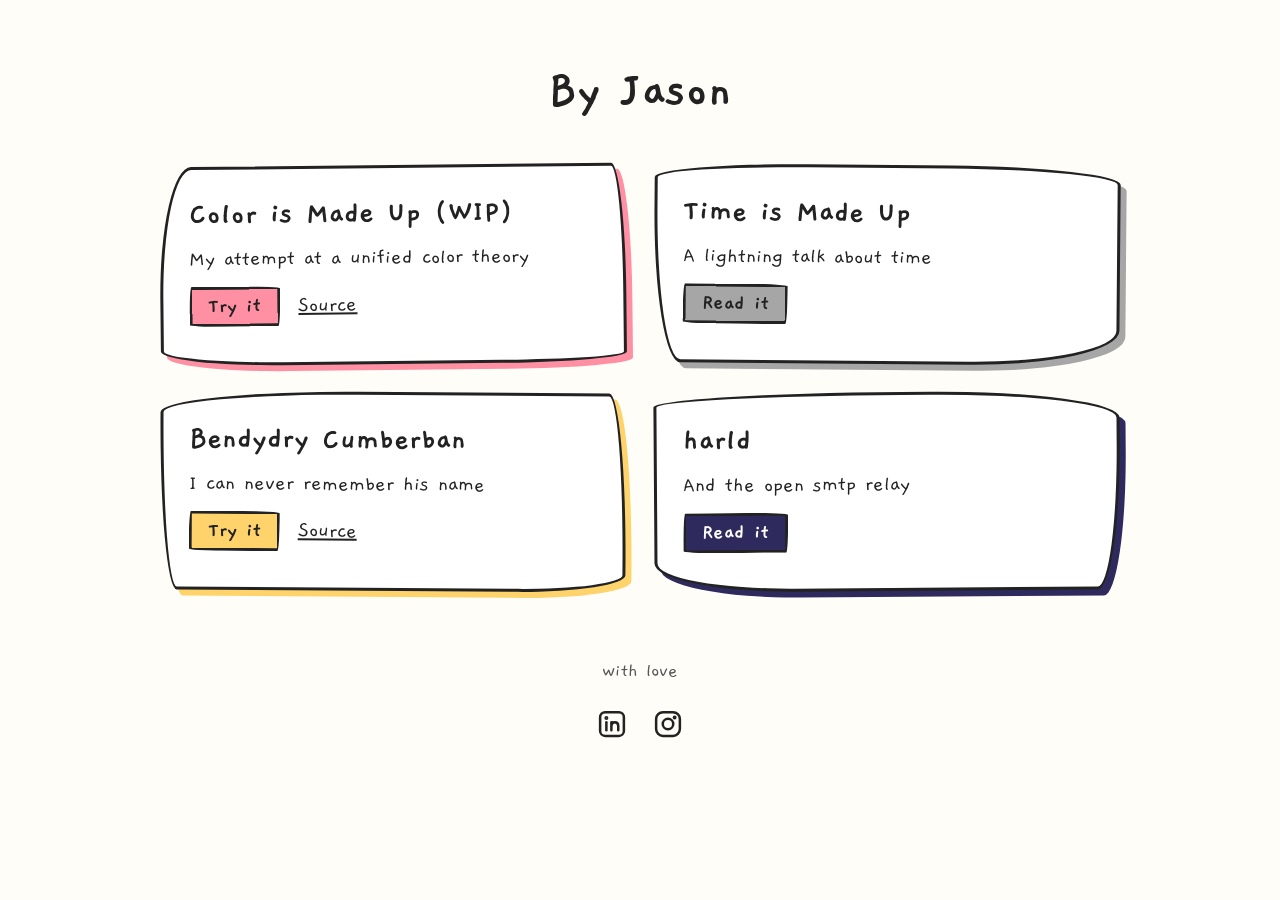
==== index.html @ 58f59685 "Keep single-column tiles as wide as a two-across tile Co-Authored-By: Claude Opus 5.5 <noreply@anthr" ====
<!DOCTYPE html>
<html lang="en">
<head>
  <meta charset="utf-8">
  <meta name="viewport" content="width=device-width, initial-scale=1">
  <meta name="color-scheme" content="only light">
  <title>Jason · Projects</title>
  <meta name="description" content="Small things Jason has built: interactives, games and silly web toys.">
  <link rel="preconnect" href="https://fonts.googleapis.com">
  <link rel="preconnect" href="https://fonts.gstatic.com" crossorigin>
  <link href="https://fonts.googleapis.com/css2?family=Gaegu:wght@400;700&display=swap" rel="stylesheet">
  <link rel="stylesheet" href="style.css?v=16">
</head>
<body>
  <header>
    <h1>By Jason</h1>
  </header>

  <main class="grid">

    <article class="card" style="--accent: #ff8fa3; --tilt: -0.6deg;">
      <h2>Color is Made Up (WIP)</h2>
      <p class="desc">My attempt at a unified color theory</p>
      <p class="actions">
        <a class="button" href="https://jasonwdon.github.io/color/">Try it</a>
        <a href="https://github.com/jasonwdon/color">Source</a>
      </p>
    </article>

    <article class="card" style="--accent: #a6a6a6; --tilt: 0.5deg;">
      <h2>Time is Made Up</h2>
      <p class="desc">A lightning talk about time</p>
      <p class="actions">
        <a class="button" href="https://jasonwdon.github.io/time/">Read it</a>
      </p>
    </article>

    <article class="card" style="--accent: #ffd36b; --tilt: 0.4deg;">
      <h2>Bendydry Cumberban</h2>
      <p class="desc">I can never remember his name</p>
      <p class="actions">
        <a class="button" href="https://jasonwdon.github.io/bendydry_demo/">Try it</a>
        <a href="https://github.com/jasonwdon/bendydry_demo">Source</a>
      </p>
    </article>

    <article class="card" style="--accent: #2e2a5e; --tilt: -0.4deg;">
      <h2>harld</h2>
      <p class="desc">And the open smtp relay</p>
      <p class="actions">
        <a class="button on-dark" href="https://jasonwdon.github.io/harld/">Read it</a>
      </p>
    </article>

  </main>

  <footer>
    <p>with love</p>
    <p class="social">
      <a href="https://www.linkedin.com/in/jason-don/" target="_blank" rel="noopener" aria-label="LinkedIn" title="LinkedIn">
        <svg viewBox="0 0 24 24" width="30" height="30" aria-hidden="true" fill="none" stroke="currentColor" stroke-width="2" stroke-linecap="round" stroke-linejoin="round">
          <rect x="2.5" y="2.5" width="19" height="19" rx="4"/>
          <line x1="7.5" y1="10.5" x2="7.5" y2="17"/>
          <circle cx="7.5" cy="7.2" r="0.6" fill="currentColor"/>
          <path d="M11.5 17v-6.5M11.5 13.5c0-2 1.3-3 2.8-3s2.7 1 2.7 3V17"/>
        </svg>
      </a>
      <a href="https://www.instagram.com/jason.on.a.snowboard/" target="_blank" rel="noopener" aria-label="Instagram" title="Instagram">
        <svg viewBox="0 0 24 24" width="30" height="30" aria-hidden="true" fill="none" stroke="currentColor" stroke-width="2" stroke-linecap="round" stroke-linejoin="round">
          <rect x="2.5" y="2.5" width="19" height="19" rx="5.5"/>
          <circle cx="12" cy="12" r="4.2"/>
          <circle cx="17.3" cy="6.7" r="0.6" fill="currentColor"/>
        </svg>
      </a>
    </p>
  </footer>
  <script src="script.js?v=4"></script>
</body>
</html>
---- style.css ----
:root {
  --ink: #222;
  --muted: #555;
  --paper: #fffdf7;
  --card: #ffffff;
  /* one look only: no dark mode, and no browser auto-darkening */
  color-scheme: only light;
}

* { box-sizing: border-box; }

body {
  margin: 0;
  padding: 0 16px;
  background: var(--paper);
  color: var(--ink);
  font-family: 'Gaegu', 'Comic Sans MS', cursive;
  font-size: 22px;
  line-height: 1.35;
}

header, main, footer {
  max-width: 960px;
  margin: 0 auto;
}

header {
  text-align: center;
  padding: 56px 0 32px;
}

h1 {
  font-size: 3.2rem;
  margin: 0 0 8px;
}

.tagline {
  margin: 0;
  color: var(--muted);
}

a {
  color: var(--ink);
  cursor: pointer;
}

/* keep the pointer over the icons' drawn lines too */
.social a svg { pointer-events: none; }

.grid {
  display: grid;
  /* two tiles across at most; one when there isn't room for two 280px tiles */
  grid-template-columns: repeat(auto-fit, minmax(max(280px, calc((100% - 28px) / 2)), 1fr));
  /* every row as tall as the tallest tile, so all tiles match and the
     buttons at their feet line up */
  grid-auto-rows: 1fr;
  gap: 28px;
}

/* set by script.js when a title or description would wrap at two across */
.grid.one-column { grid-template-columns: 1fr; }

/* a tile is never wider than one of two across at full width
   ((960px - 28px gap) / 2), so a single column keeps that width, centred */
.grid > .card { width: 100%; max-width: 466px; justify-self: center; }

.card {
  position: relative;
  background: var(--card);
  border: 3px solid var(--ink);
  /* uneven radii give a hand-drawn wobble; script.js gives each tile its own */
  border-radius: var(--shape, 255px 15px 225px 15px / 15px 225px 15px 255px);
  padding: 24px 26px;
  transform: rotate(var(--tilt, 0deg));
  box-shadow: 6px 6px 0 var(--accent, #ddd);
  transition: transform 0.18s ease, box-shadow 0.18s ease;
  display: flex;
  flex-direction: column;
}

/* lift the tile off the page: it rises up-left while its shadow stays put */
@media (hover: hover) {
  .card:hover {
    transform: rotate(var(--tilt, 0deg)) translate(-3px, -4px);
    box-shadow: 9px 10px 0 var(--accent, #ddd);
  }
}

@media (prefers-reduced-motion: reduce) {
  .card { transition: none; }
}

.card h2 {
  margin: 0 0 8px;
  font-size: 2rem;
}

.card p { margin: 0 0 12px; }

.tags {
  list-style: none;
  padding: 0;
  margin: 0 0 16px;
  display: flex;
  flex-wrap: wrap;
  gap: 6px;
}

.tags li {
  font-size: 0.8em;
  padding: 0 10px;
  border: 2px solid var(--ink);
  border-radius: 12px 4px 12px 4px;
  background: var(--accent, #eee);
}

.actions {
  margin-top: auto;
  display: flex;
  align-items: center;
  gap: 18px;
}

.button {
  text-decoration: none;
  font-weight: 700;
  padding: 2px 16px;
  border: 3px solid var(--ink);
  border-radius: 15px 255px 15px 225px / 225px 15px 255px 15px;
  background: var(--accent, #eee);
}

.button:hover { background: var(--ink); color: var(--paper); }

/* a button on a dark tile color (harld's navy) flips to light on hover */
.button.on-dark { color: var(--paper); }
.button.on-dark:hover { background: var(--paper); color: var(--accent); }

/* the tile's main button stretches an invisible layer over the whole tile,
   so a click anywhere on it opens the project */
.button::after {
  content: "";
  position: absolute;
  inset: 0;
}

/* other links on the tile (like Source) sit above that layer */
.actions a:not(.button) {
  position: relative;
  z-index: 1;
}

.badge {
  font-size: 0.85em;
  color: var(--muted);
  border: 2px dashed var(--muted);
  border-radius: 10px;
  padding: 0 10px;
}

footer {
  text-align: center;
  color: var(--muted);
  padding: 48px 0 32px;
  font-size: 0.9em;
}

.social {
  display: flex;
  justify-content: center;
  gap: 18px;
  margin: 8px 0 0;
}

.social a {
  color: var(--ink);
  display: inline-flex;
  padding: 4px;
  transition: transform 0.15s ease;
}

.social a:hover,
.social a:focus-visible { transform: rotate(-6deg) scale(1.1); }

@media (max-width: 480px) {
  h1 { font-size: 2.4rem; }
  header { padding-top: 36px; }
  .card { transform: none; }
}
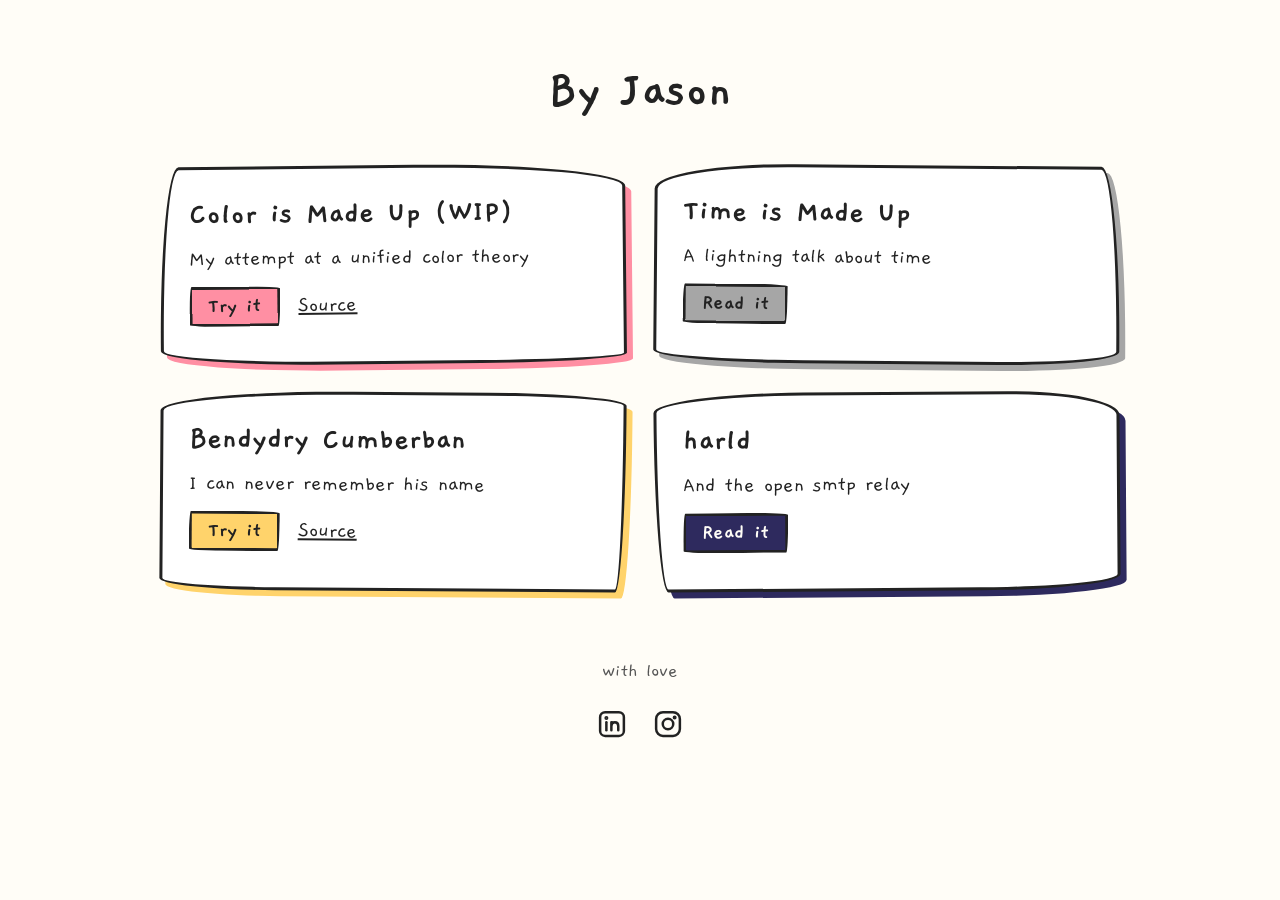
==== commit e4453969: "Re-check the tile layout every frame while resizing The 100ms delayed check left the grid in the wro" ====
--- a/index.html
+++ b/index.html
@@ -74,6 +74,6 @@
       </a>
     </p>
   </footer>
-  <script src="script.js?v=4"></script>
+  <script src="script.js?v=5"></script>
 </body>
 </html>
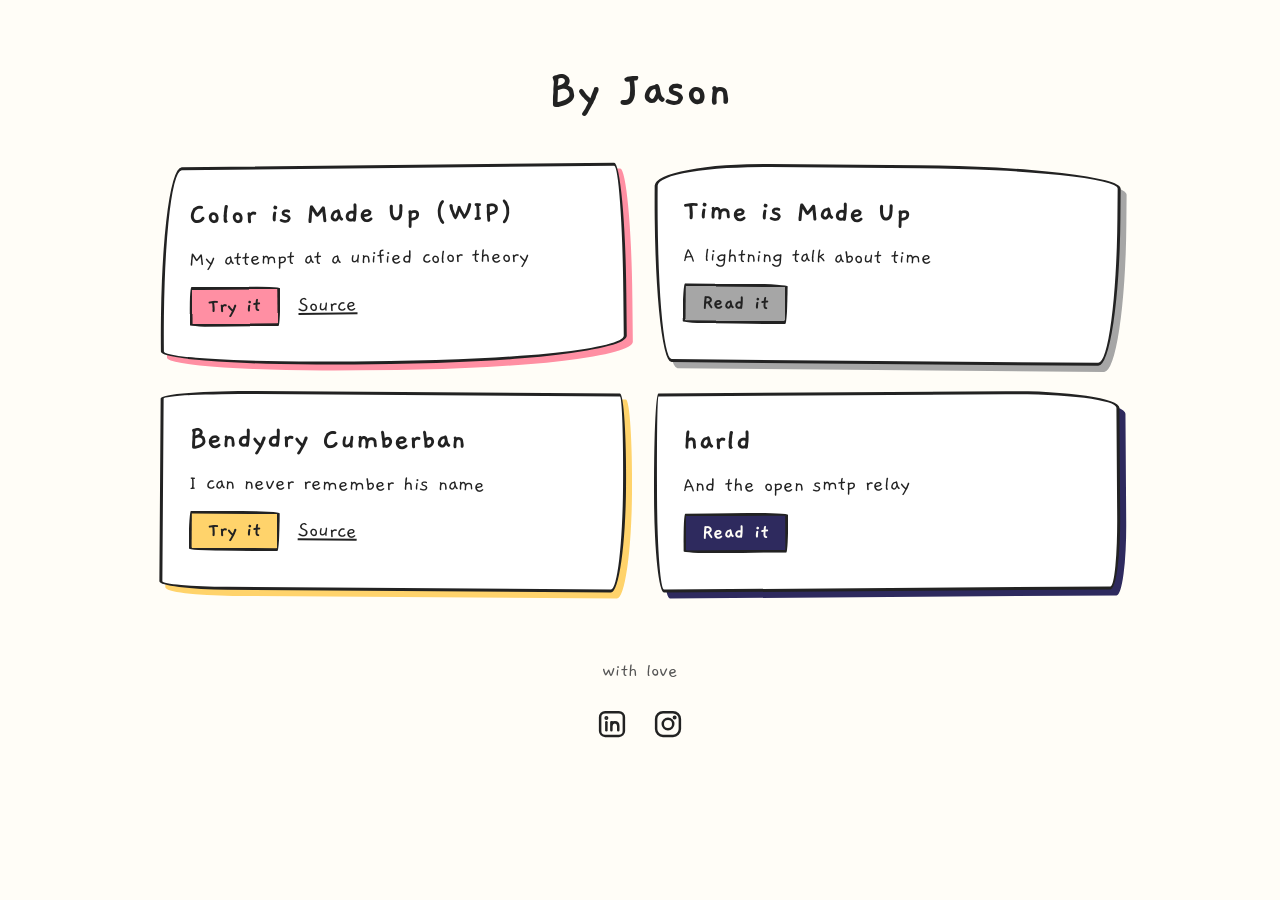
==== commit 21d56ea8: "Measure the widest line once and let CSS switch columns script.js measures the widest title or descr" ====
--- a/index.html
+++ b/index.html
@@ -9,7 +9,7 @@
   <link rel="preconnect" href="https://fonts.googleapis.com">
   <link rel="preconnect" href="https://fonts.gstatic.com" crossorigin>
   <link href="https://fonts.googleapis.com/css2?family=Gaegu:wght@400;700&display=swap" rel="stylesheet">
-  <link rel="stylesheet" href="style.css?v=16">
+  <link rel="stylesheet" href="style.css?v=17">
 </head>
 <body>
   <header>
@@ -74,6 +74,6 @@
       </a>
     </p>
   </footer>
-  <script src="script.js?v=5"></script>
+  <script src="script.js?v=6"></script>
 </body>
 </html>
--- a/style.css
+++ b/style.css
@@ -49,20 +49,20 @@
 
 .grid {
   display: grid;
-  /* two tiles across at most; one when there isn't room for two 280px tiles */
-  grid-template-columns: repeat(auto-fit, minmax(max(280px, calc((100% - 28px) / 2)), 1fr));
+  /* two tiles across at most, and only when each tile is at least
+     --tile-min wide: the widest title or description on one line, measured
+     by script.js. Otherwise every tile drops to one column together. */
+  grid-template-columns: repeat(auto-fit,
+    minmax(min(100%, max(var(--tile-min, 280px), calc((100% - 28px) / 2))), 1fr));
   /* every row as tall as the tallest tile, so all tiles match and the
      buttons at their feet line up */
   grid-auto-rows: 1fr;
   gap: 28px;
 }
 
-/* set by script.js when a title or description would wrap at two across */
-.grid.one-column { grid-template-columns: 1fr; }
-
 /* a tile is never wider than one of two across at full width
    ((960px - 28px gap) / 2), so a single column keeps that width, centred */
-.grid > .card { width: 100%; max-width: 466px; justify-self: center; }
+.grid > .card { width: 100%; max-width: max(466px, var(--tile-min, 0px)); justify-self: center; }
 
 .card {
   position: relative;
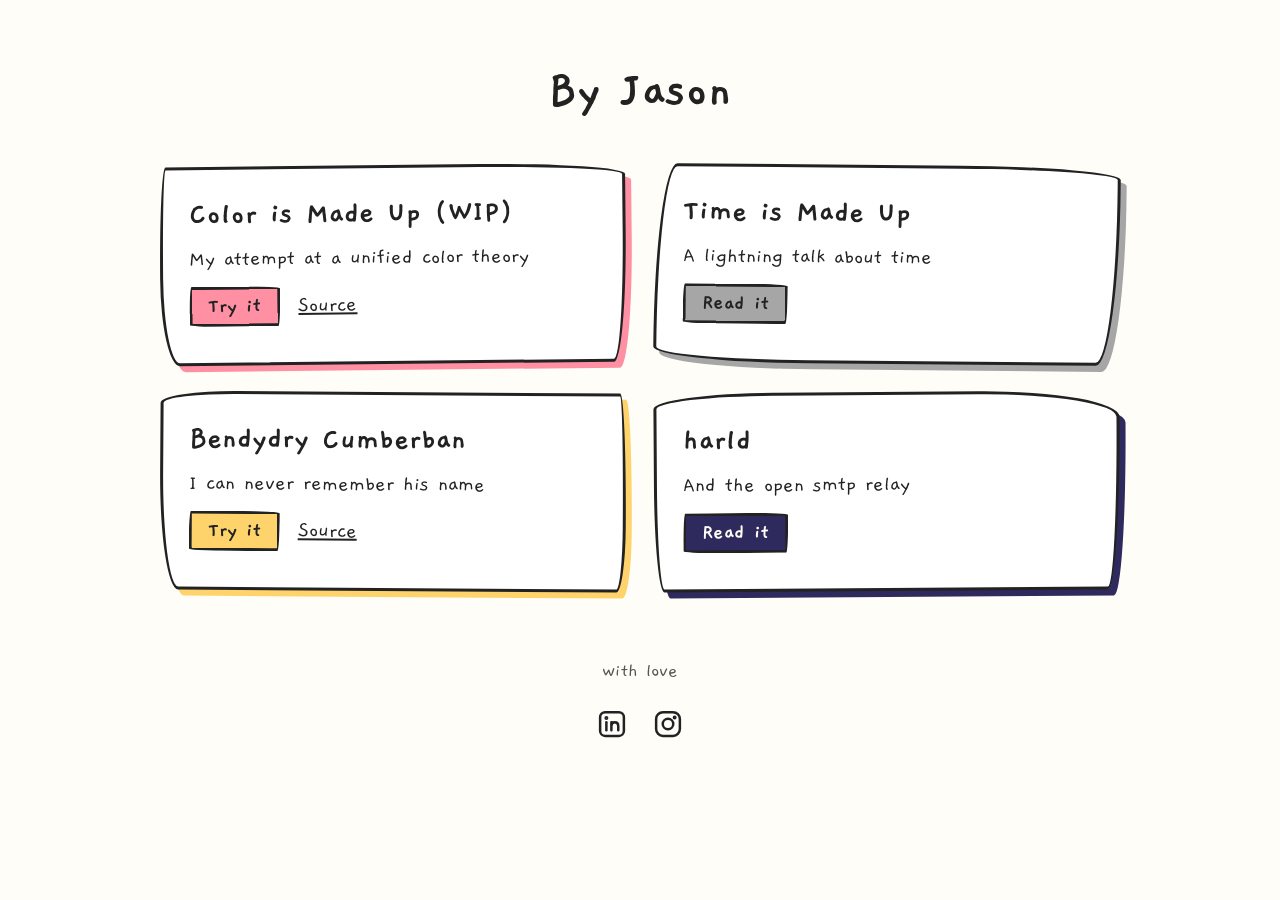
==== commit 92636926: "Keep the home page and harld centered when a scrollbar shows Co-Authored-By: Claude Opus 5.5 <norepl" ====
--- a/index.html
+++ b/index.html
@@ -9,7 +9,7 @@
   <link rel="preconnect" href="https://fonts.googleapis.com">
   <link rel="preconnect" href="https://fonts.gstatic.com" crossorigin>
   <link href="https://fonts.googleapis.com/css2?family=Gaegu:wght@400;700&display=swap" rel="stylesheet">
-  <link rel="stylesheet" href="style.css?v=17">
+  <link rel="stylesheet" href="style.css?v=18">
 </head>
 <body>
   <header>
--- a/style.css
+++ b/style.css
@@ -8,6 +8,9 @@
 }
 
 * { box-sizing: border-box; }
+
+/* keep content centered in the window when a scrollbar shows */
+html { scrollbar-gutter: stable both-edges; }
 
 body {
   margin: 0;
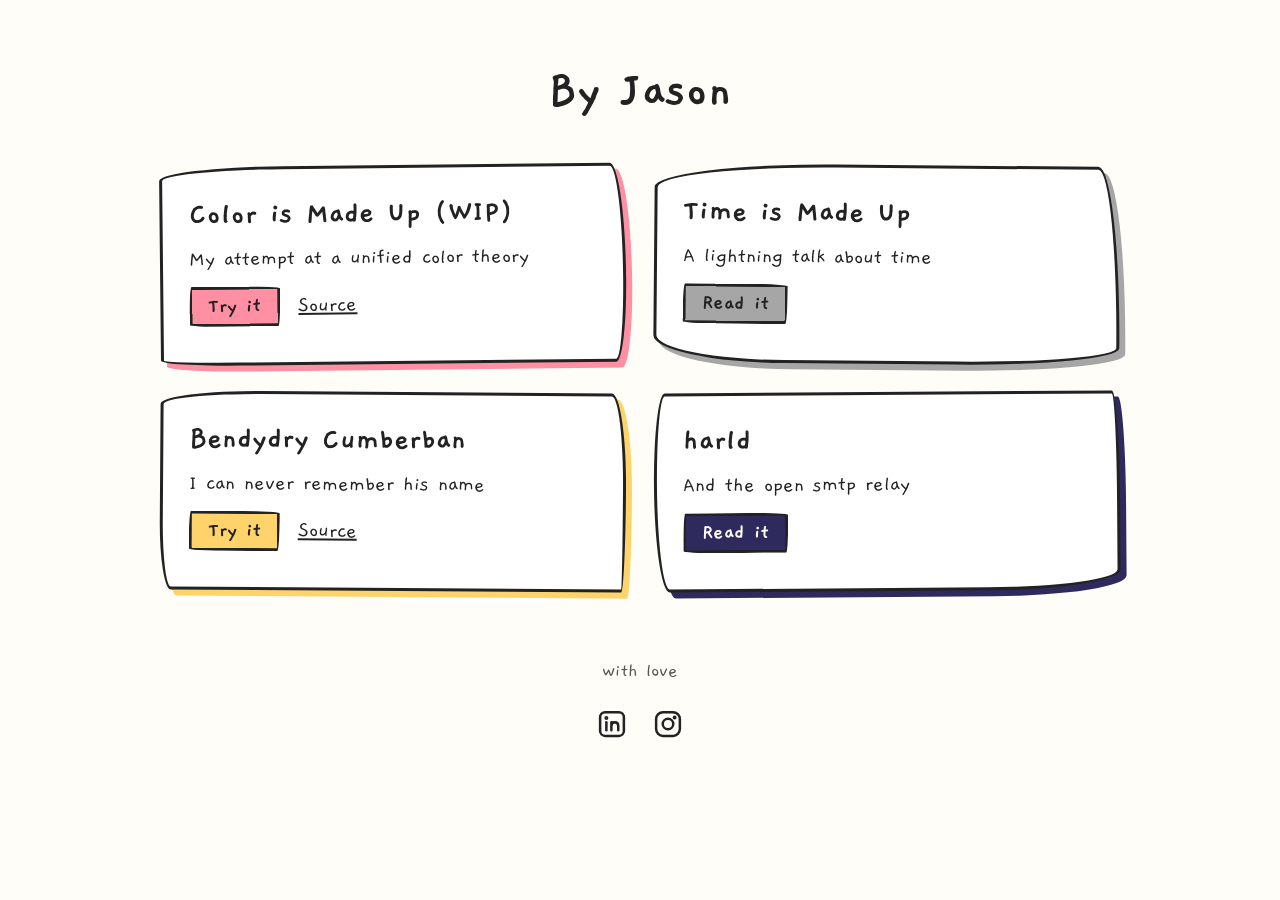
==== commit 9a0d0844: "Hide the home page until its font is ready, then fade it in A class set in the head hides the page; " ====
--- a/index.html
+++ b/index.html
@@ -6,6 +6,13 @@
   <meta name="color-scheme" content="only light">
   <title>Jason · Projects</title>
   <meta name="description" content="Small things Jason has built: interactives, games and silly web toys.">
+  <script>
+    // Keep the page hidden until its font and tile layout are ready (script.js
+    // reveals it), and never for more than 3 seconds. Without JavaScript the
+    // class is never added, so the page shows straight away.
+    document.documentElement.classList.add('loading');
+    setTimeout(function () { document.documentElement.classList.remove('loading'); }, 3000);
+  </script>
   <link rel="preconnect" href="https://fonts.googleapis.com">
   <link rel="preconnect" href="https://fonts.gstatic.com" crossorigin>
   <link href="https://fonts.googleapis.com/css2?family=Gaegu:wght@400;700&display=swap" rel="stylesheet">
@@ -74,6 +81,6 @@
       </a>
     </p>
   </footer>
-  <script src="script.js?v=6"></script>
+  <script src="script.js?v=7"></script>
 </body>
 </html>
--- a/style.css
+++ b/style.css
@@ -9,8 +9,11 @@
 
 * { box-sizing: border-box; }
 
-/* keep content centered in the window when a scrollbar shows */
-html { scrollbar-gutter: stable both-edges; }
+/* hidden while the font loads (see the script in index.html's head), then
+   faded in; the paper background shows the whole time */
+body > * { transition: opacity .2s ease; }
+html.loading body > * { opacity: 0; }
+@media (prefers-reduced-motion: reduce) { body > * { transition: none; } }
 
 body {
   margin: 0;
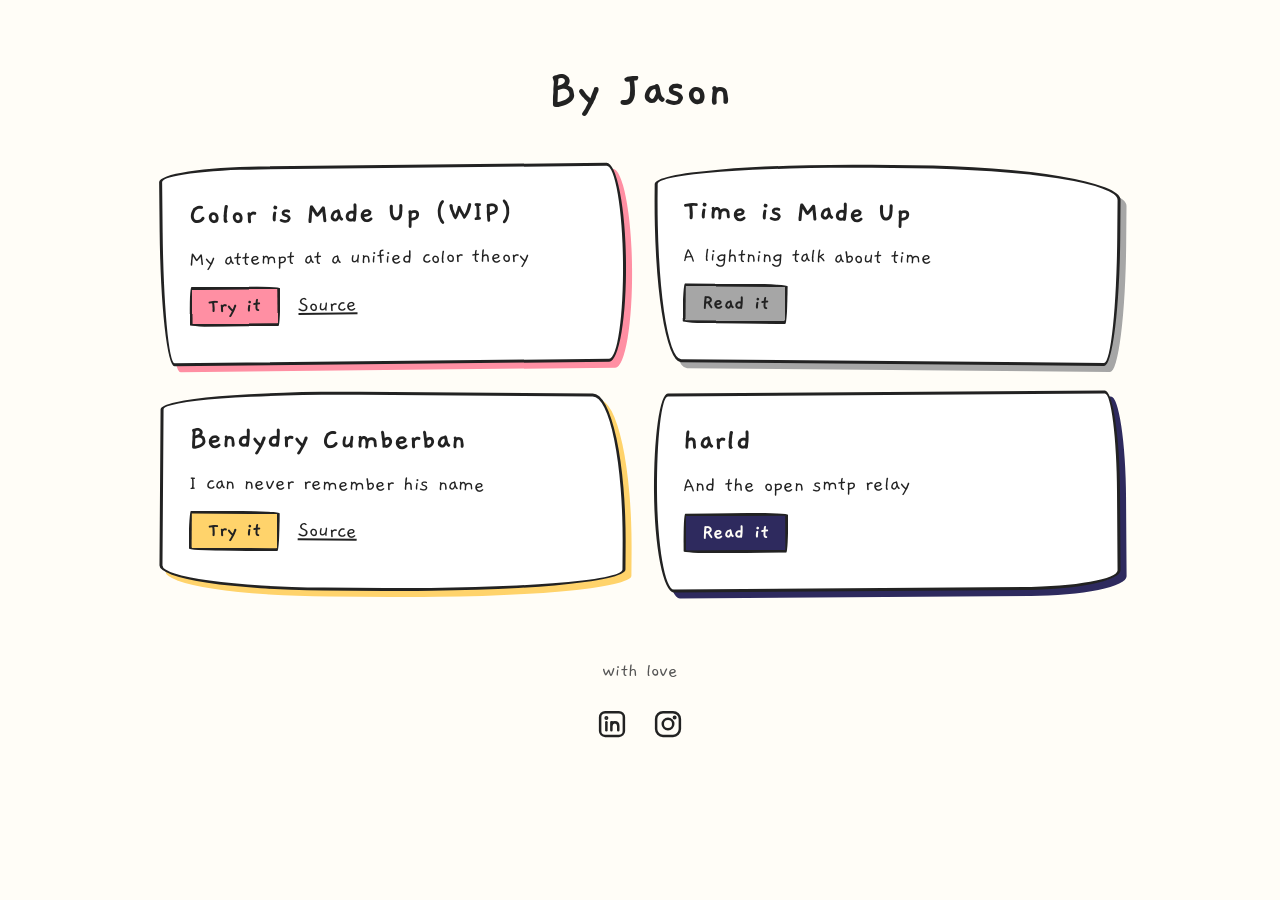
==== commit 008d6397: "Merge master into the hide-until-ready branch Keeps both the scrollbar centring and the loading fade" ====
--- a/index.html
+++ b/index.html
@@ -16,7 +16,7 @@
   <link rel="preconnect" href="https://fonts.googleapis.com">
   <link rel="preconnect" href="https://fonts.gstatic.com" crossorigin>
   <link href="https://fonts.googleapis.com/css2?family=Gaegu:wght@400;700&display=swap" rel="stylesheet">
-  <link rel="stylesheet" href="style.css?v=18">
+  <link rel="stylesheet" href="style.css?v=19">
 </head>
 <body>
   <header>
--- a/style.css
+++ b/style.css
@@ -8,6 +8,9 @@
 }
 
 * { box-sizing: border-box; }
+
+/* keep content centered in the window when a scrollbar shows */
+html { scrollbar-gutter: stable both-edges; }
 
 /* hidden while the font loads (see the script in index.html's head), then
    faded in; the paper background shows the whole time */
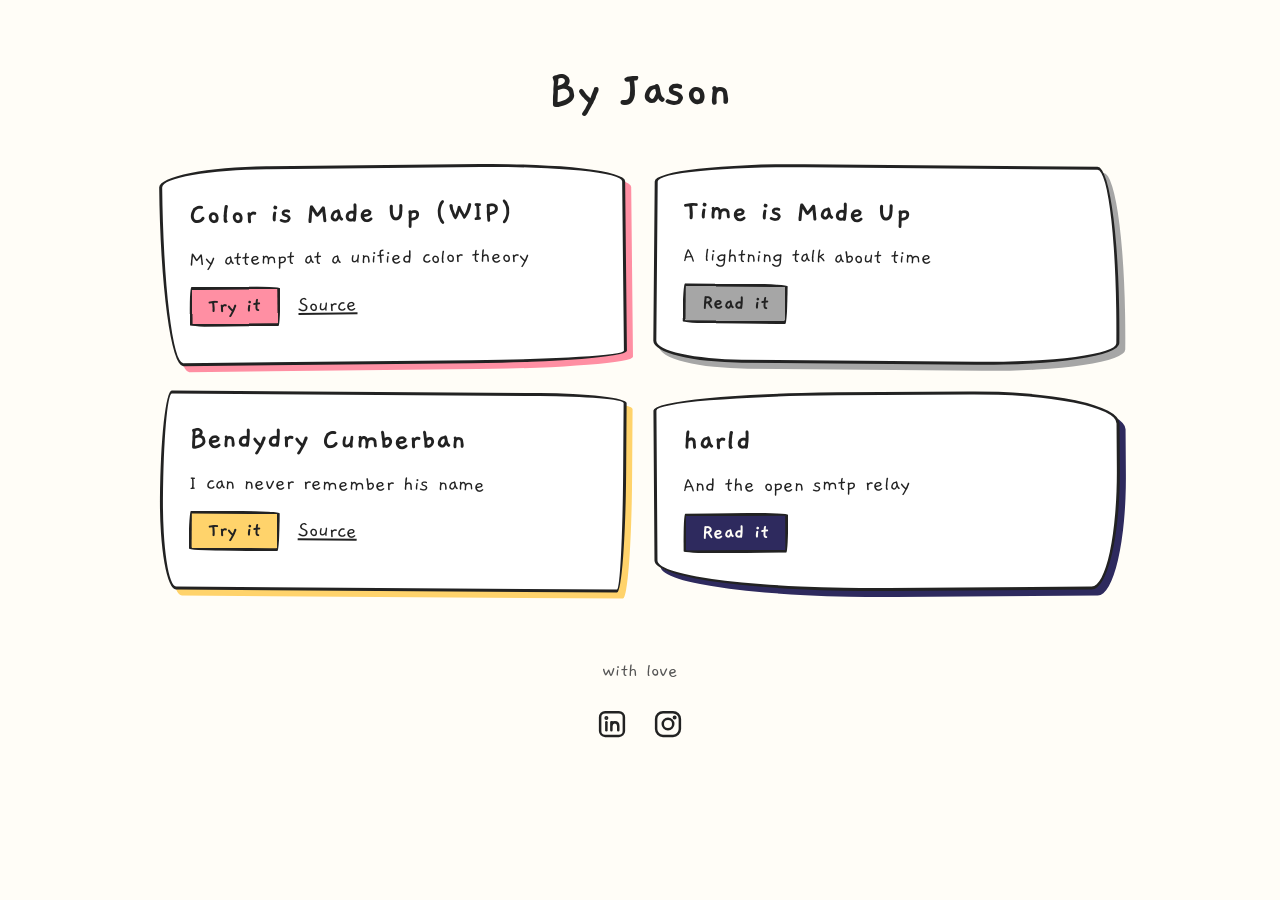
==== commit d84ddab2: "Only show hover effects with a mouse, so they don't stick on phones On touch screens a tap or scroll" ====
--- a/index.html
+++ b/index.html
@@ -16,7 +16,7 @@
   <link rel="preconnect" href="https://fonts.googleapis.com">
   <link rel="preconnect" href="https://fonts.gstatic.com" crossorigin>
   <link href="https://fonts.googleapis.com/css2?family=Gaegu:wght@400;700&display=swap" rel="stylesheet">
-  <link rel="stylesheet" href="style.css?v=19">
+  <link rel="stylesheet" href="style.css?v=20">
 </head>
 <body>
   <header>
--- a/style.css
+++ b/style.css
@@ -87,8 +87,9 @@
   flex-direction: column;
 }
 
-/* lift the tile off the page: it rises up-left while its shadow stays put */
-@media (hover: hover) {
+/* lift the tile off the page: it rises up-left while its shadow stays put.
+   Only with a mouse: on a touch screen a hover sticks after scrolling. */
+@media (hover: hover) and (pointer: fine) {
   .card:hover {
     transform: rotate(var(--tilt, 0deg)) translate(-3px, -4px);
     box-shadow: 9px 10px 0 var(--accent, #ddd);
@@ -139,11 +140,17 @@
   background: var(--accent, #eee);
 }
 
-.button:hover { background: var(--ink); color: var(--paper); }
+.button:focus-visible { background: var(--ink); color: var(--paper); }
+@media (hover: hover) and (pointer: fine) {
+  .button:hover { background: var(--ink); color: var(--paper); }
+}
 
 /* a button on a dark tile color (harld's navy) flips to light on hover */
 .button.on-dark { color: var(--paper); }
-.button.on-dark:hover { background: var(--paper); color: var(--accent); }
+.button.on-dark:focus-visible { background: var(--paper); color: var(--accent); }
+@media (hover: hover) and (pointer: fine) {
+  .button.on-dark:hover { background: var(--paper); color: var(--accent); }
+}
 
 /* the tile's main button stretches an invisible layer over the whole tile,
    so a click anywhere on it opens the project */
@@ -188,8 +195,10 @@
   transition: transform 0.15s ease;
 }
 
-.social a:hover,
 .social a:focus-visible { transform: rotate(-6deg) scale(1.1); }
+@media (hover: hover) and (pointer: fine) {
+  .social a:hover { transform: rotate(-6deg) scale(1.1); }
+}
 
 @media (max-width: 480px) {
   h1 { font-size: 2.4rem; }
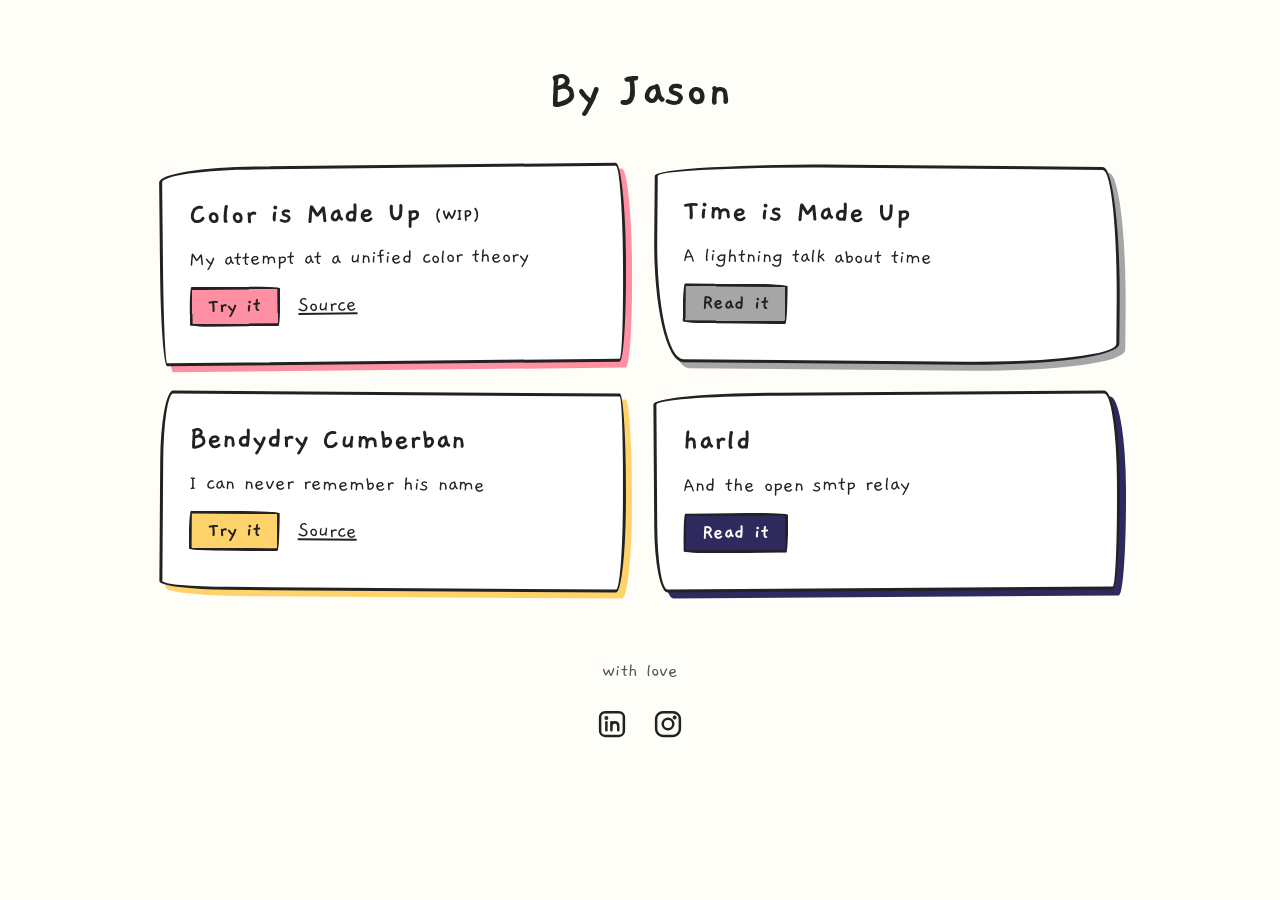
==== commit cfa97b8a: "Shrink the (WIP) tag so the Color title stays on one line On narrow phones the titles can shrink a l" ====
--- a/index.html
+++ b/index.html
@@ -16,7 +16,7 @@
   <link rel="preconnect" href="https://fonts.googleapis.com">
   <link rel="preconnect" href="https://fonts.gstatic.com" crossorigin>
   <link href="https://fonts.googleapis.com/css2?family=Gaegu:wght@400;700&display=swap" rel="stylesheet">
-  <link rel="stylesheet" href="style.css?v=20">
+  <link rel="stylesheet" href="style.css?v=21">
 </head>
 <body>
   <header>
@@ -26,7 +26,7 @@
   <main class="grid">
 
     <article class="card" style="--accent: #ff8fa3; --tilt: -0.6deg;">
-      <h2>Color is Made Up (WIP)</h2>
+      <h2>Color is Made Up <span class="wip">(WIP)</span></h2>
       <p class="desc">My attempt at a unified color theory</p>
       <p class="actions">
         <a class="button" href="https://jasonwdon.github.io/color/">Try it</a>
@@ -81,6 +81,6 @@
       </a>
     </p>
   </footer>
-  <script src="script.js?v=7"></script>
+  <script src="script.js?v=8"></script>
 </body>
 </html>
--- a/style.css
+++ b/style.css
@@ -105,6 +105,9 @@
   font-size: 2rem;
 }
 
+/* a small "(WIP)" beside a title, so the title still fits on one line */
+.card h2 .wip { font-size: 0.6em; }
+
 .card p { margin: 0 0 12px; }
 
 .tags {
